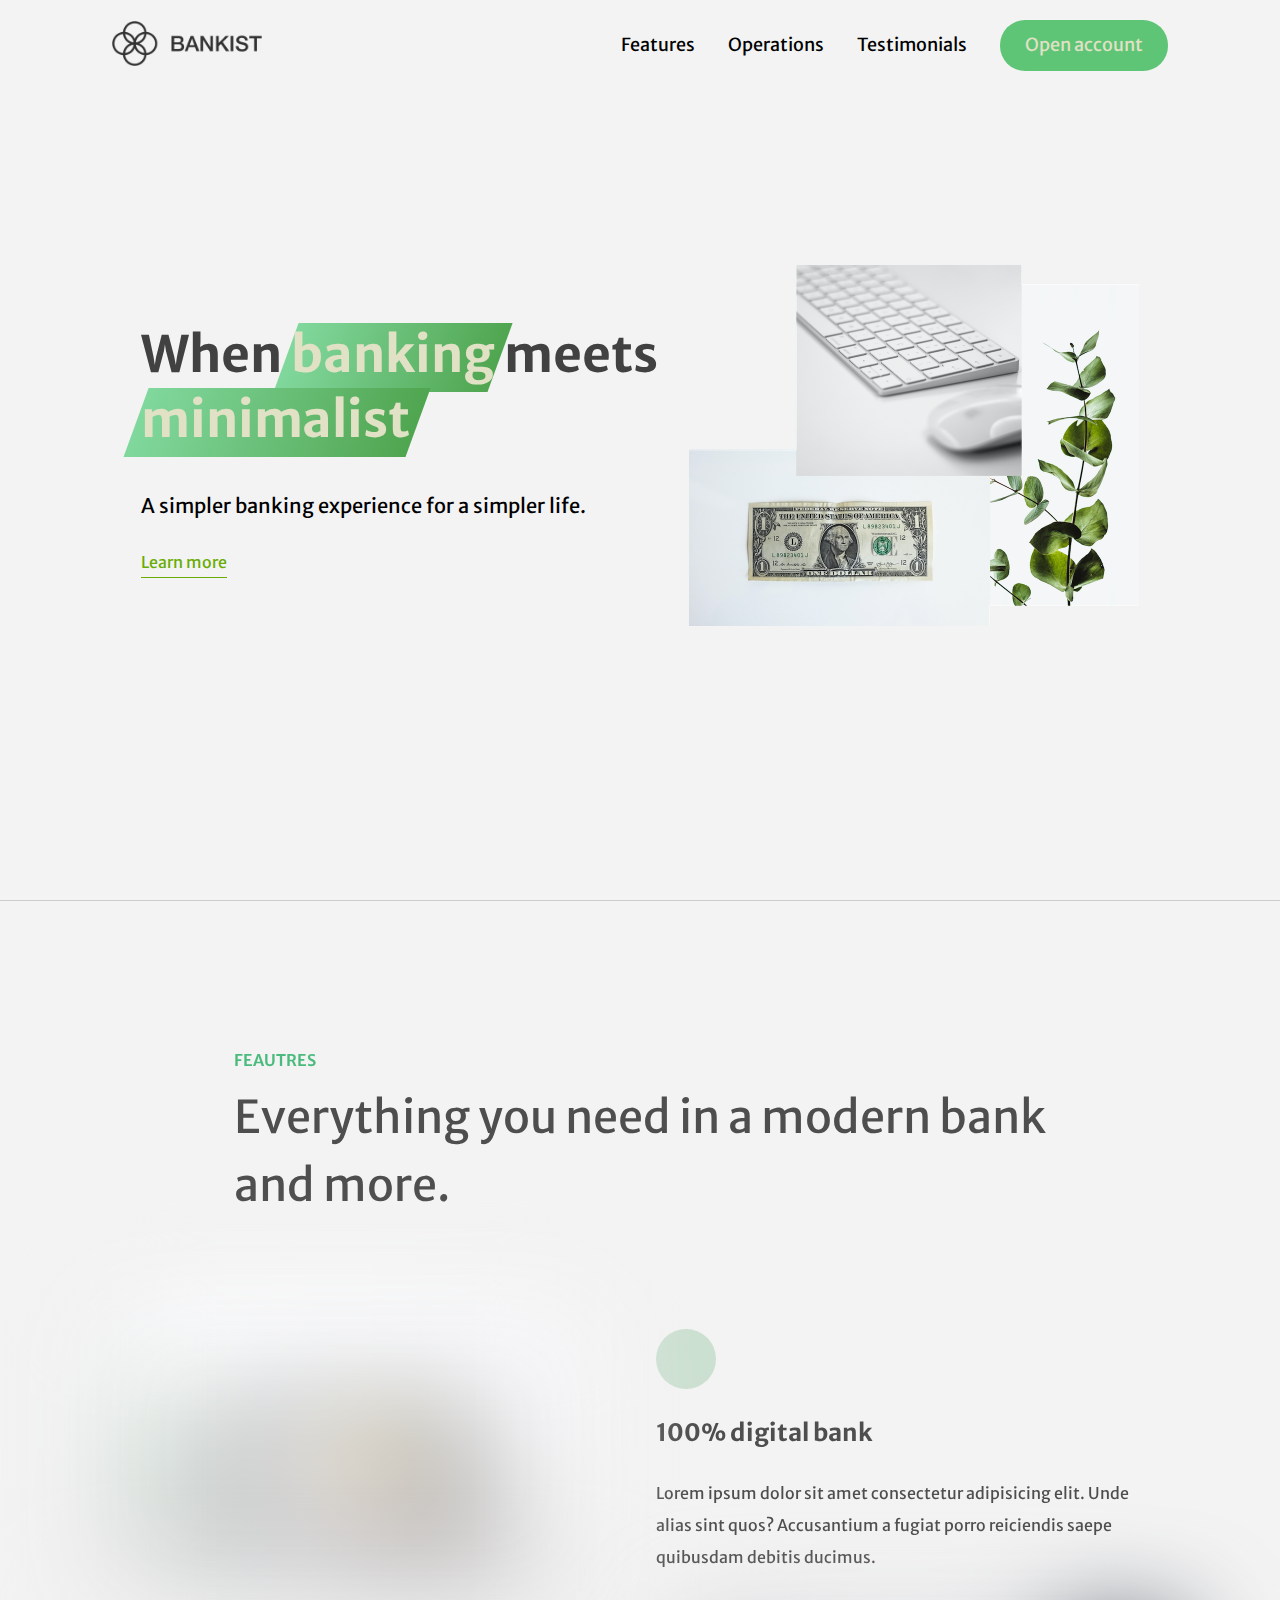
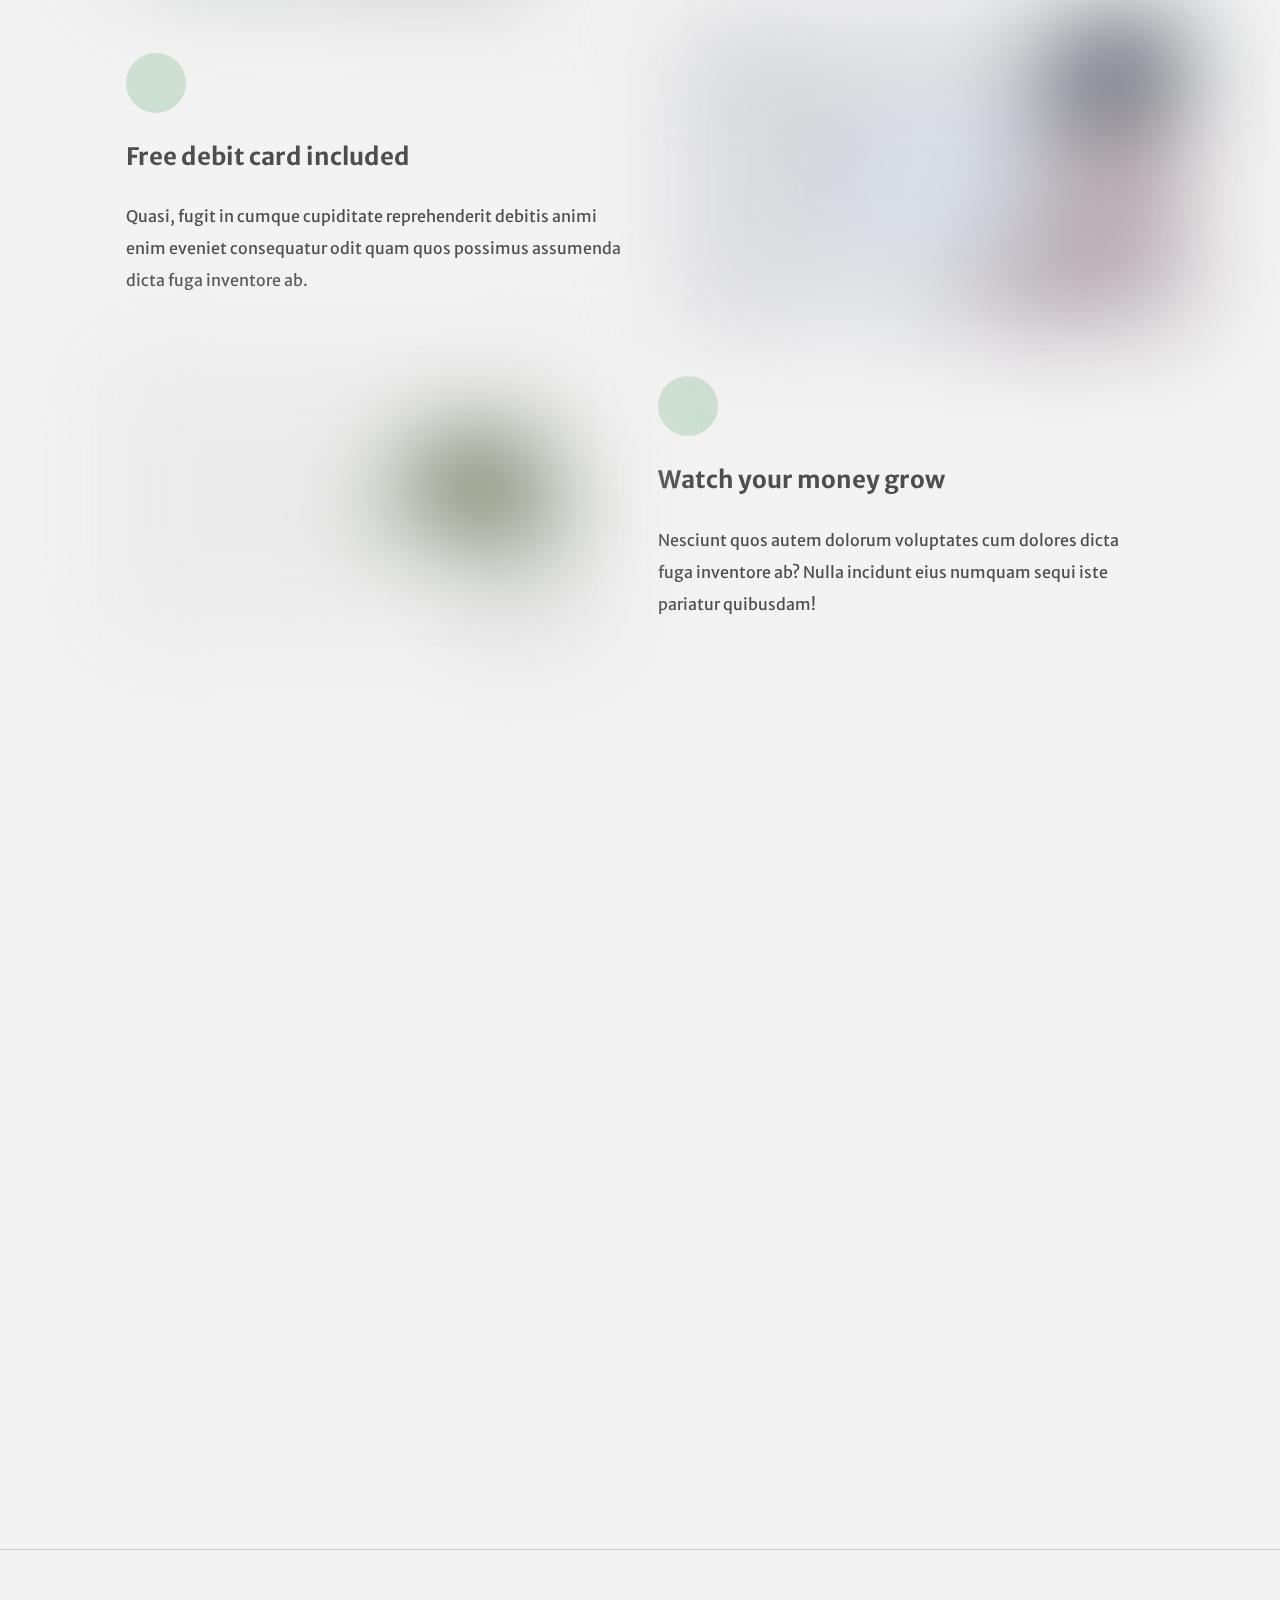
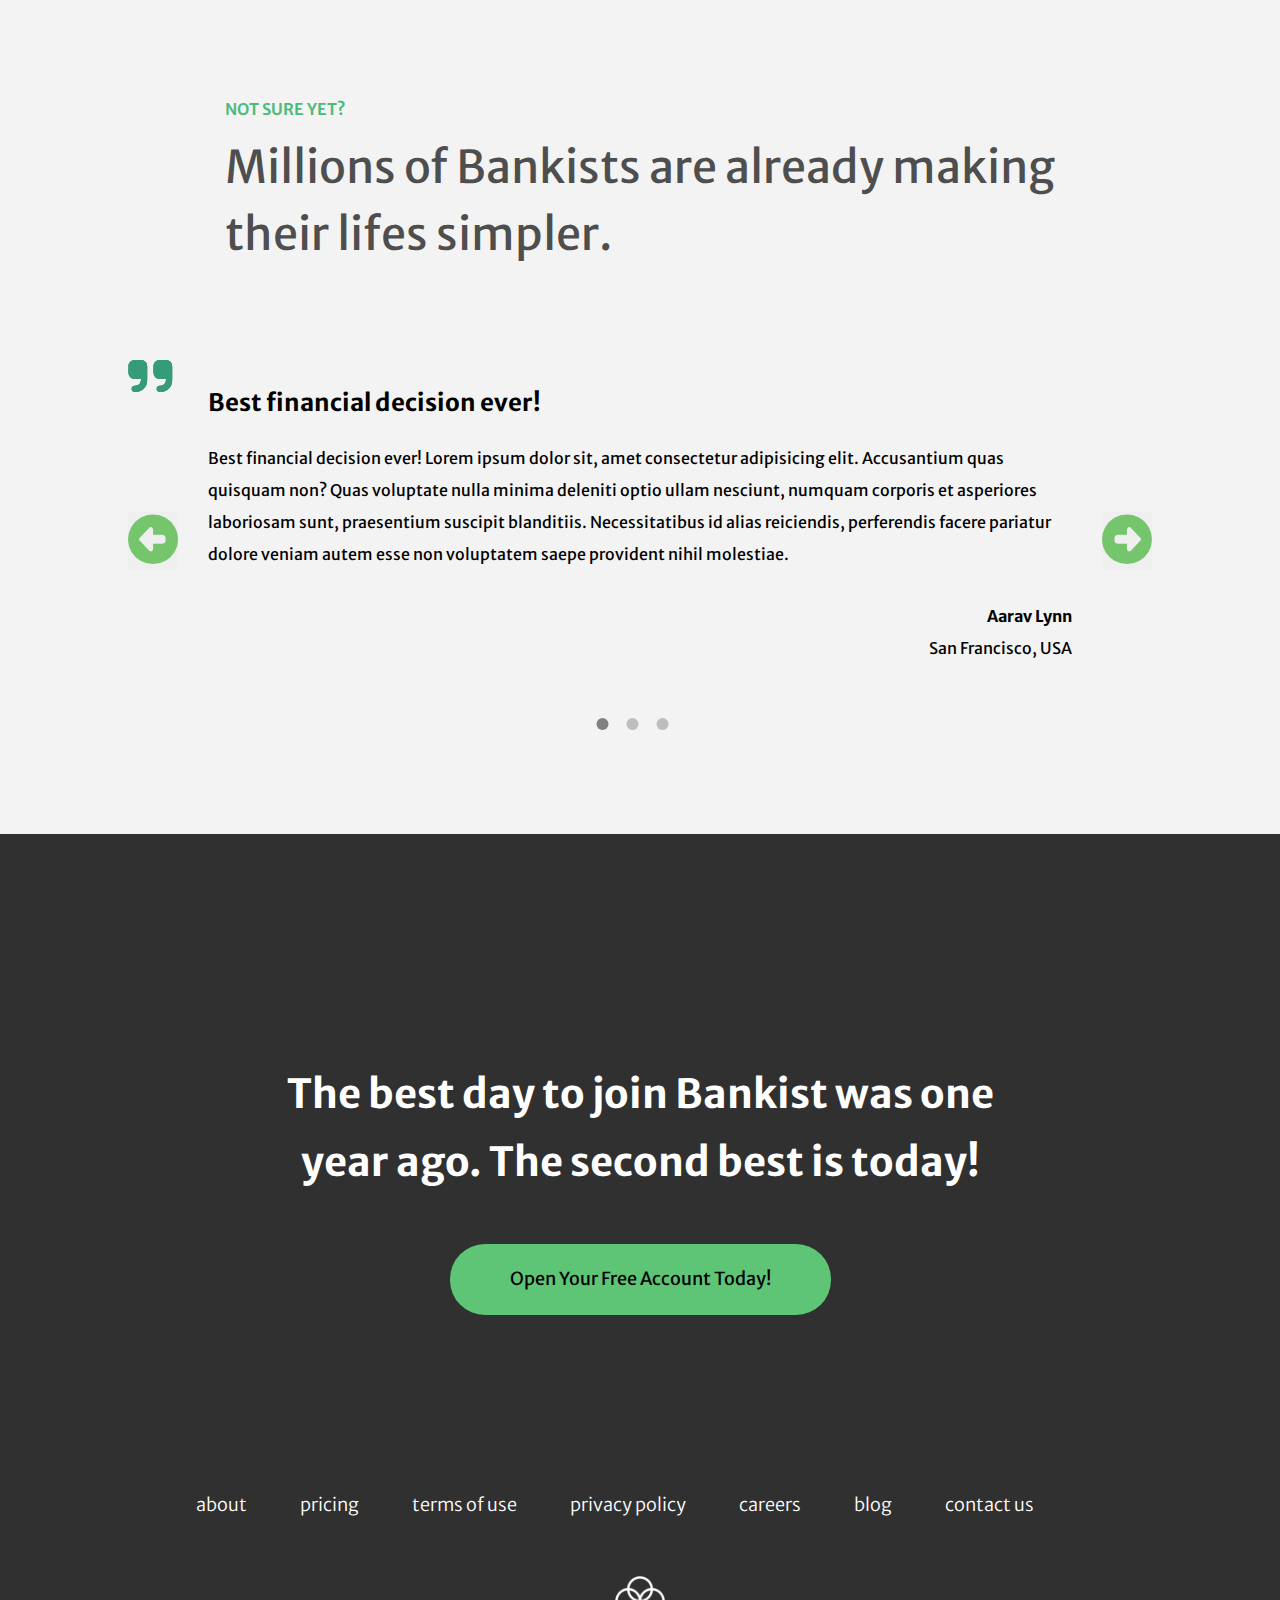
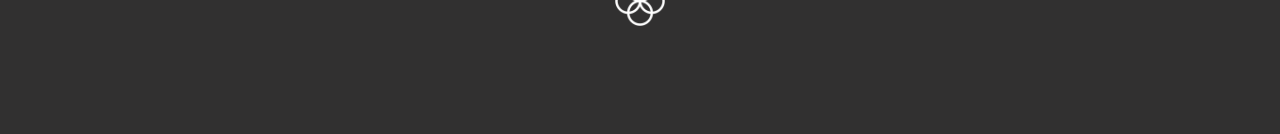
==== index.html @ c6865287 "add html file" ====
<!DOCTYPE html>
<html lang="en">
  <head>
    <meta charset="UTF-8" />
    <meta name="viewport" content="width=device-width, initial-scale=1.0" />
    <link rel="stylesheet" href="css/all.min.css" />
    <link rel="stylesheet" href="css/bootstrap-grid.min.css" />
    <link rel="stylesheet" href="css/bootstrap-utilities.min.css" />
    <link rel="stylesheet" href="css/normalize.css" />
    <link rel="stylesheet" href="css/project5.css" />
    <link rel="preconnect" href="https://fonts.googleapis.com" />
    <link rel="preconnect" href="https://fonts.gstatic.com" crossorigin />
    <link
      href="https://fonts.googleapis.com/css2?family=Merriweather+Sans:wght@300;400;500;800&display=swap"
      rel="stylesheet"
    />
    <title>project5</title>
  </head>

  <body>
    <div class="overlay hidden"></div>
    <div class="modal hidden">
      <div class="header">
        <h1>
          Open your bank account <br />
          in just <span>5 minutes</span>
        </h1>
      </div>
      <form action="">
        <label for="">First Name</label>
        <input type="text" name="" id="" />
        <label for="">Last Name</label>
        <input type="text" name="" id="" />
        <label for="">Email Address</label>
        <input type="text" name="" id="" />
        <button>Next Step</button>
        <button class="close">X</button>
      </form>
    </div>
    <header class="container">
      <div class="logo"><img src="img/logo.png" alt="" /></div>
      <div class="links">
        <a href="#features">Features</a>
        <a href="#operations">Operations</a>
        <a href="#testimonials">Testimonials</a>
        <button>Open account</button>
      </div>
    </header>
    <div class="main" id="main">
      <div class="left">
        <h1>
          When <span>banking</span> meets<br />
          <span>minimalist</span>
        </h1>
        <p>A simpler banking experience for a simpler life.</p>
        <a href="#features">Learn more</a>
      </div>
      <div class="main-image">
        <img src="img/hero.png" alt="" />
      </div>
    </div>
    <div class="features" id="features">
      <div
        style="
          width: 100%;
          height: 1px;
          background-color: rgba(128, 128, 128, 0.329);
        "
      ></div>
      <div class="header">
        <p>FEAUTRES</p>
        <h1>
          Everything you need in a modern bank <br />
          and more.
        </h1>
      </div>
      <div class="features-box">
        <div class="image blur">
          <img src="img/digital.jpg" alt="" />
        </div>
        <div class="text">
          <div class="circle"></div>
          <h2>100% digital bank</h2>
          <p>
            Lorem ipsum dolor sit amet consectetur adipisicing elit. Unde alias
            sint quos? Accusantium a fugiat porro reiciendis saepe quibusdam
            debitis ducimus.
          </p>
        </div>
      </div>
      <div class="features-box">
        <div class="text">
          <div class="circle"></div>
          <h2>Free debit card included</h2>
          <p>
            Quasi, fugit in cumque cupiditate reprehenderit debitis animi enim
            eveniet consequatur odit quam quos possimus assumenda dicta fuga
            inventore ab.
          </p>
        </div>
        <div class="image blur">
          <img src="img/card.jpg" alt="" />
        </div>
      </div>
      <div class="features-box">
        <div class="image blur">
          <img src="img/grow.jpg" alt="" />
        </div>
        <div class="text">
          <div class="circle"></div>
          <h2>Watch your money grow</h2>
          <p>
            Nesciunt quos autem dolorum voluptates cum dolores dicta fuga
            inventore ab? Nulla incidunt eius numquam sequi iste pariatur
            quibusdam!
          </p>
        </div>
      </div>
    </div>
    <div class="operations" id="operations">
      <div
        style="
          width: 100%;
          height: 1px;
          background-color: rgba(128, 128, 128, 0.329);
        "
      ></div>
      <div class="header">
        <p>OPERATIONS</p>
        <h1>
          Everything as simple as possible, but <br />
          no simpler.
        </h1>
      </div>
      <div class="operations-content">
        <button class="button-active" data-index="1">
          01 Instant Transfers
        </button>
        <button data-index="2">02 Instant Loans</button>
        <button data-index="3">03 Instant Closing</button>
        <div class="operations-box" data-index="1">
          <div class="circle"></div>
          <div class="text">
            <h2>Tranfser money to anyone, instantly! No fees, no BS.</h2>
            <p>
              Lorem ipsum dolor sit amet, consectetur adipisicing elit, sed do
              eiusmod tempor incididunt ut labore et dolore magna aliqua. Ut
              enim ad minim veniam, quis nostrud exercitation ullamco laboris
              nisi ut aliquip ex ea commodo consequat.
            </p>
          </div>
        </div>
        <div class="operations-box hidden" data-index="2">
          <div class="circle" style="background-color: #5ec5763a"></div>
          <div class="text">
            <h2>
              Buy a home or make your dreams come true, with instant loans.
            </h2>
            <p>
              Duis aute irure dolor in reprehenderit in voluptate velit esse
              cillum dolore eu fugiat nulla pariatur. Excepteur sint occaecat
              cupidatat non proident, sunt in culpa qui officia deserunt mollit
              anim id est laborum.
            </p>
          </div>
        </div>
        <div class="operations-box hidden" data-index="3">
          <div class="circle" style="background-color: #ff58602d"></div>
          <div class="text">
            <h2>
              No longer need your account? No problem! Close it instantly.
            </h2>
            <p>
              Excepteur sint occaecat cupidatat non proident, sunt in culpa qui
              officia deserunt mollit anim id est laborum. Ut enim ad minim
              veniam, quis nostrud exercitation ullamco laboris nisi ut aliquip
              ex ea commodo consequat.
            </p>
          </div>
        </div>
      </div>
    </div>
    <div class="testimonials" id="testimonials">
      <div
        style="
          width: 100%;
          height: 1px;
          background-color: rgba(128, 128, 128, 0.329);
        "
      ></div>
      <div class="header">
        <p>NOT SURE YET?</p>
        <h1>
          Millions of Bankists are already making <br />
          their lifes simpler.
        </h1>
      </div>
      <div class="testimonials-content">
        <button class="left">
          <i class="fa-solid fa-circle-left" style="color: #75c56c"></i>
        </button>
        <button class="right">
          <i class="fa-solid fa-circle-right" style="color: #75c56c"></i>
        </button>
        <div class="drag">
          <div class="testimonials-box" data-move="0">
            <div class="icon">
              <i class="fa-solid fa-quote-right" style="color: #369b79"></i>
            </div>
            <h2>Best financial decision ever!</h2>
            <p>
              Best financial decision ever! Lorem ipsum dolor sit, amet
              consectetur adipisicing elit. Accusantium quas quisquam non? Quas
              voluptate nulla minima deleniti optio ullam nesciunt, numquam
              corporis et asperiores laboriosam sunt, praesentium suscipit
              blanditiis. Necessitatibus id alias reiciendis, perferendis facere
              pariatur dolore veniam autem esse non voluptatem saepe provident
              nihil molestiae.
            </p>
            <div class="name">
              <h4>Aarav Lynn</h4>
              <p>San Francisco, USA</p>
            </div>
          </div>
          <div class="testimonials-box" data-move="-100">
            <div class="icon">
              <i class="fa-solid fa-quote-right" style="color: #369b79"></i>
            </div>
            <h2>The last step to becoming a complete minimalist</h2>
            <p>
              Quisquam itaque deserunt ullam, quia ea repellendus provident,
              ducimus neque ipsam modi voluptatibus doloremque, corrupti
              laborum. Incidunt numquam perferendis veritatis neque repellendus.
              Lorem, ipsum dolor sit amet consectetur adipisicing elit. Illo
              deserunt exercitationem deleniti.
            </p>
            <div class="name">
              <h4>Miyah Miles</h4>
              <p>London, UK</p>
            </div>
          </div>
          <div class="testimonials-box" data-move="-200">
            <div class="icon">
              <i class="fa-solid fa-quote-right" style="color: #369b79"></i>
            </div>
            <h2>Finally free from old-school banks</h2>
            <p>
              Debitis, nihil sit minus suscipit magni aperiam vel tenetur
              incidunt commodi architecto numquam omnis nulla autem,
              necessitatibus blanditiis modi similique quidem. Odio aliquam
              culpa dicta beatae quod maiores ipsa minus consequatur error sunt,
              deleniti saepe aliquid quos inventore sequi. Necessitatibus id
              alias reiciendis, perferendis facere.
            </p>
            <div class="name">
              <h4>Francisco Gomes</h4>
              <p>Lisbon, Portugal</p>
            </div>
          </div>
        </div>
        <ul>
          <li class="li" style="background-color: gray" data-move="0"></li>
          <li class="li" data-move="-100"></li>
          <li class="li" data-move="-200"></li>
        </ul>
      </div>
    </div>
    <footer class="footer">
      <h1 class="mb-5">
        The best day to join Bankist was one <br />
        year ago. The second best is today!
      </h1>
      <button class="">Open Your Free Account Today!</button>
      <div class="footer-links">
        <a class="" href="">about</a>
        <a href="">pricing</a>
        <a href="">terms of use</a>
        <a href="">privacy policy</a>
        <a href="">careers</a>
        <a href="">blog</a>
        <a href="">contact us</a>
      </div>
      <img src="img/icon.png" alt="" />
    </footer>
    <script src="js/header.js"></script>
    <script src="js/features.js"></script>
    <script src="js/operation.js"></script>
    <script src="js/testimonials.js"></script>
    <script src="js/footer.js"></script>
  </body>
</html>
---- css/project5.css ----
* {
  box-sizing: border-box;
  margin: 0;
  padding: 0;
}

html {
  scroll-behavior: smooth;
}

body {
  background-color: #f3f3f3;
  scroll-behavior: smooth;
  font-family: "Merriweather Sans", sans-serif;
}

.show {
  visibility: visible;
}

.hidden {
  visibility: hidden;
}

.overlay {
  width: 100%;
  height: 100%;
  position: fixed;
  background-color: rgba(0, 0, 0, 0.486);
  box-shadow: 1000px 1000px 20px 19px #00000078 inset;
  z-index: 4000;
  backdrop-filter: blur(2px);
}

.modal {
  background-color: #f3f3f3;
  position: fixed;
  top: 50%;
  left: 50%;
  transform: translate(-50%, -50%);
  display: flex;
  height: auto;
  width: 600px;
  padding: 20px;
  flex-direction: column;
  box-shadow: 0px 11px 20px 5px rgb(0 0 0);
  z-index: 8000;
}

.modal .header {
  padding: 0px 40px;
  margin-top: 20px;
  line-height: 1.4;
}

.modal .header h1 span {
  position: relative;
  color: #e1e1c6;
}

.modal .header h1 span:after {
  background-image: linear-gradient(
    to right,
    rgb(129, 216, 157),
    rgb(80, 165, 80)
  );
  position: absolute;
  content: "";
  width: 105%;
  height: 110%;
  left: -5px;
  top: 0;
  z-index: -1;
  transform: skew(-20deg);
}

.modal form {
  flex: 1;
  padding: 30px;
  flex: 1;
  padding: 20px 60px;
  display: flex;
  flex-direction: column;
}

.modal input {
  margin: 20px 0px;
  border: none;
  padding: 10px;
  border-radius: 10px;
  box-shadow: 0px 0px 3px 1px rgb(188, 188, 188);
}

.modal button:nth-of-type(1) {
  align-self: center;
  border: none;
  color: #e1e1c6;
  font-size: 18px;
  border-radius: 25px;
  padding: 15px 50px;
  background-color: #5ec576;
  cursor: pointer;
  width: fit-content;
  margin-top: 10px;
}

.modal .close {
  position: absolute;
  top: 20px;
  right: 20px;
  font-size: 25px;
  font-weight: 900;
  border: none;
  background-color: transparent;
  cursor: pointer;
}

header {
  position: absolute;
  display: flex;
  justify-content: space-between;
  align-items: center;
  padding: 20px 0px;
  min-width: 100%;
  z-index: 3000;
  transition: 2s;
}

@media (max-width: 960px) {
  header {
    flex-direction: column;
  }
}

header .logo img {
  width: 150px;
  transition: 0.4s;
  margin-left: 100px;
}

header .links {
  margin-right: 100px;
}

@media (max-width: 960px) {
  header .links {
    margin-right: 0;
  }
  header .logo img {
    margin-left: 0;
  }
}

header .links a {
  text-decoration: none;
  color: black;
  margin-right: 30px;
  font-size: 18px;
  transition: 0.4s;
}

header .links button {
  border: none;
  color: #e1e1c6;
  font-size: 18px;
  border-radius: 25px;
  padding: 15px 25px;
  background-color: #5ec576;
  cursor: pointer;
  transition: 0.4s;
}

header .links button:hover {
  background-color: #4bbb7d;
}

.main {
  display: flex;
  gap: 31px;
  align-items: center;
  justify-content: center;
  min-height: 100vh;
  line-height: 2;
}

.main .left h1 {
  font-size: 50px;
  margin-top: 0;
  line-height: 1.3;
  color: #414141;
}

.main .left h1 span {
  position: relative;
  color: #e1e1c6;
}

.main .left h1 span:after {
  background-image: linear-gradient(
    to right,
    rgb(129, 216, 157),
    rgb(80, 165, 80)
  );
  position: absolute;
  content: "";
  width: 105%;
  height: 110%;
  left: -5px;
  top: 0;
  z-index: -1;
  transform: skew(-20deg);
}

.main .left p {
  margin-bottom: 20px;
  font-size: 20px;
}

.main .left a {
  color: rgb(105, 172, 4);
  padding-bottom: 5px;
  text-decoration: none;
  border-bottom: 1px solid rgb(105, 172, 4);
}

.main .main-image img {
  width: 450px;
}

@media (max-width: 960px) {
  .main .main-image img {
    display: none;
  }
}

.features {
  max-width: 100%;
  transition: 2s;
  backdrop-filter: blur(10px);
}

.header {
  padding: 150px 0px 50px;
  margin: auto;
  width: fit-content;
}

.header p {
  color: #4bbb7d;
  font-weight: 600;
}

.header h1 {
  margin-top: 15px;
  line-height: 1.5;
  color: #4e4e4e;
  font-size: 45px;
  font-weight: 400;
}

.features .features-box {
  display: flex;
  gap: 30px;
  align-items: center;
  width: 85%;
  margin: auto;
  justify-content: center;
  margin-bottom: 20px;
}

.features .features-box .image {
  position: relative;
  text-align: center;
  transition: 0.5s;
}

.blur {
  position: absolute;
  width: 100%;
  height: 100%;
  filter: blur(50px);
  transition: 2s;
}

.features .features-box img {
  width: 500px;
}

.features .features-box .text {
  color: #4e4e4e;
  padding: 0px 30px;
}

.features .features-box .text .circle {
  width: 60px;
  height: 60px;
  border-radius: 50%;
  background-color: #cce0d1;
  margin-bottom: 30px;
}
@media (max-width: 960px) {
  .features .features-box .text .circle {
    display: none;
  }
  .features .features-box {
    flex-direction: column;
  }
  .features .features-box .image:nth-child(2) {
    order: 1;
  }
  .features .features-box .text {
    padding: 20px;
  }
  .features .features-box .text:nth-last-child(2) {
    order: 2;
  }
}

.features .features-box .text h2 {
  margin-bottom: 30px;
}

.features .features-box .text p {
  line-height: 2;
}
.operations {
  margin: 100px 0px 0px;
  opacity: 0;
  transition: 2s;
}
.operations-content {
  width: 70%;
  margin: auto;
  position: relative;
  height: 300px;
}
@media (max-width: 960px) {
  .operations-content {
    min-width: 100%;
  }
}
.operations-content .operations-box {
  display: flex;
  justify-content: center;
  align-items: center;
  gap: 30px;
  padding: 100px 70px 70px;
  background-color: white;
  position: relative;
  position: absolute;
  max-height: 300px;
  margin-bottom: 100px;
}
.operations-content .operations-box .circle {
  width: 70px;
  height: 62px;
  border-radius: 50%;
  align-self: flex-start;
  transform: translateY(-20px);
}
.operations-content .operations-box .circle:nth-of-type(1) {
  background-color: #ffcd0331;
}

.operations-content .operations-box .text {
  width: 90%;
}
.operations-content .operations-box .text h2 {
  margin-bottom: 30px;
}
.operations-content .operations-box .text p {
  line-height: 2;
}
.operations-content button {
  position: absolute;
  top: -25px;
  left: 50%;
  transform: translateX(-50%);
  border: none;
  color: #000000;
  font-size: 15px;
  font-weight: 600;
  border-radius: 25px;
  padding: 15px 45px;
  background-color: #5ec576;
  cursor: pointer;
  transition: 0.4s;
  opacity: 0.8;
  z-index: 2;
  min-width: 25%;
  max-width: 30%;
}
.operations-content button:nth-of-type(1) {
  left: 20%;
  background-color: #ffcb03;
}
.operations-content button:nth-of-type(2) {
  background-color: #5ec576;
}
.operations-content button:nth-of-type(3) {
  left: 80%;
  background-color: #ff585f;
}
.operations-content button:hover {
  opacity: 1;
}
.button-active {
  translate: 0px -10px;
}
.testimonials {
  margin: 100px 0px 100px;
  opacity: 1;
  transition: 2s;
}
.testimonials-content {
  display: flex;
  position: relative;
  max-width: 80%;
  margin: auto;
  min-height: 300px;
  flex-direction: row;
  flex-wrap: nowrap;
  overflow: hidden;
}
.testimonials-content .testimonials-box {
  padding: 40px 80px;
  width: 100%;
  display: flex;
  justify-content: center;
  flex-direction: column;
  transition: 0.5s;
  min-width: 100%;
}
.testimonials-content .testimonials-box .icon {
  position: absolute;
  left: 0;
  top: 0;
  font-size: 50px;
}
.testimonials-content .testimonials-box h2 {
  margin-bottom: 25px;
}
.testimonials-content .testimonials-box p {
  line-height: 2;
  margin-bottom: 30px;
}
.testimonials-content .testimonials-box .name {
  line-height: 2;
  text-align: right;
}
.testimonials-content button {
  position: absolute;
  align-self: center;
  font-size: 50px;
  border: none;
  cursor: pointer;
  z-index: 1000;
}
.testimonials-content .right {
  right: 0;
}
.testimonials-content ul {
  list-style: none;
  position: absolute;
  padding: 0;
  margin: 0;
  bottom: 0;
  left: 50%;
  translate: -50% 0;
}

.testimonials-content ul .li {
  position: relative;
  cursor: pointer;
  width: 12px;
  height: 12px;
  background-color: rgb(190, 190, 190);
  border-radius: 50%;
  display: inline-block;
  margin-right: 15px;
  transition: 0.5s;
}

.testimonials-content .active {
  background-color: gray;
}

.drag {
  display: flex;
  transition: 1s;
}
footer {
  min-height: 100vh;
  background-color: rgb(49, 48, 48);
  color: white;
  padding: 200px 0px 50px;
  text-align: center;
  transition: 2s;
}
footer h1 {
  font-size: 40px;
  line-height: 1.7;
}
footer button {
  border: none;
  color: #000000;
  font-size: 18px;
  border-radius: 35px;
  padding: 25px 60px;
  background-color: #5ec576;
  cursor: pointer;
  transition: 0.4s;
  margin-bottom: 180px;
}
footer a {
  text-decoration: none;
  color: white;
  margin-right: 50px;
  font-size: 18px;
  font-weight: 100;
}
footer img {
  margin-top: 60px;
  width: 50px;
}
.moving {
  transition: 2s;
}
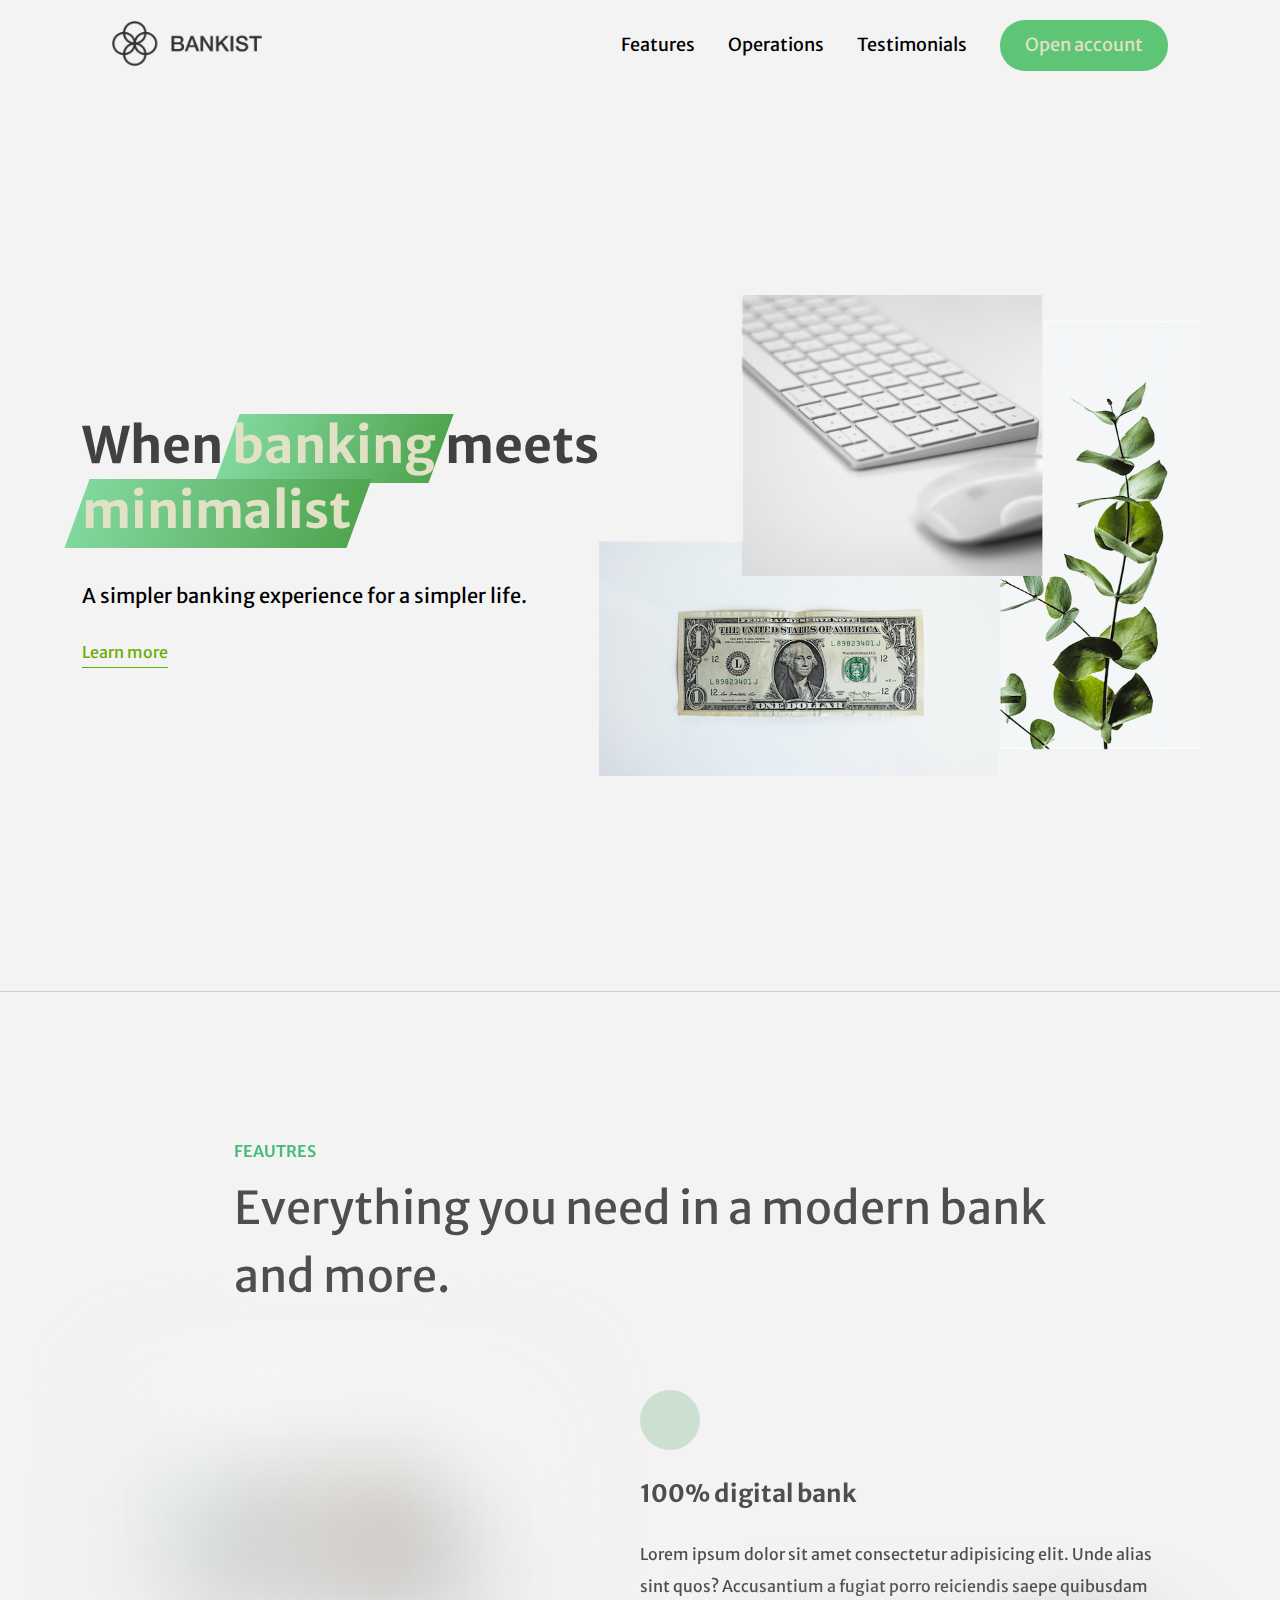
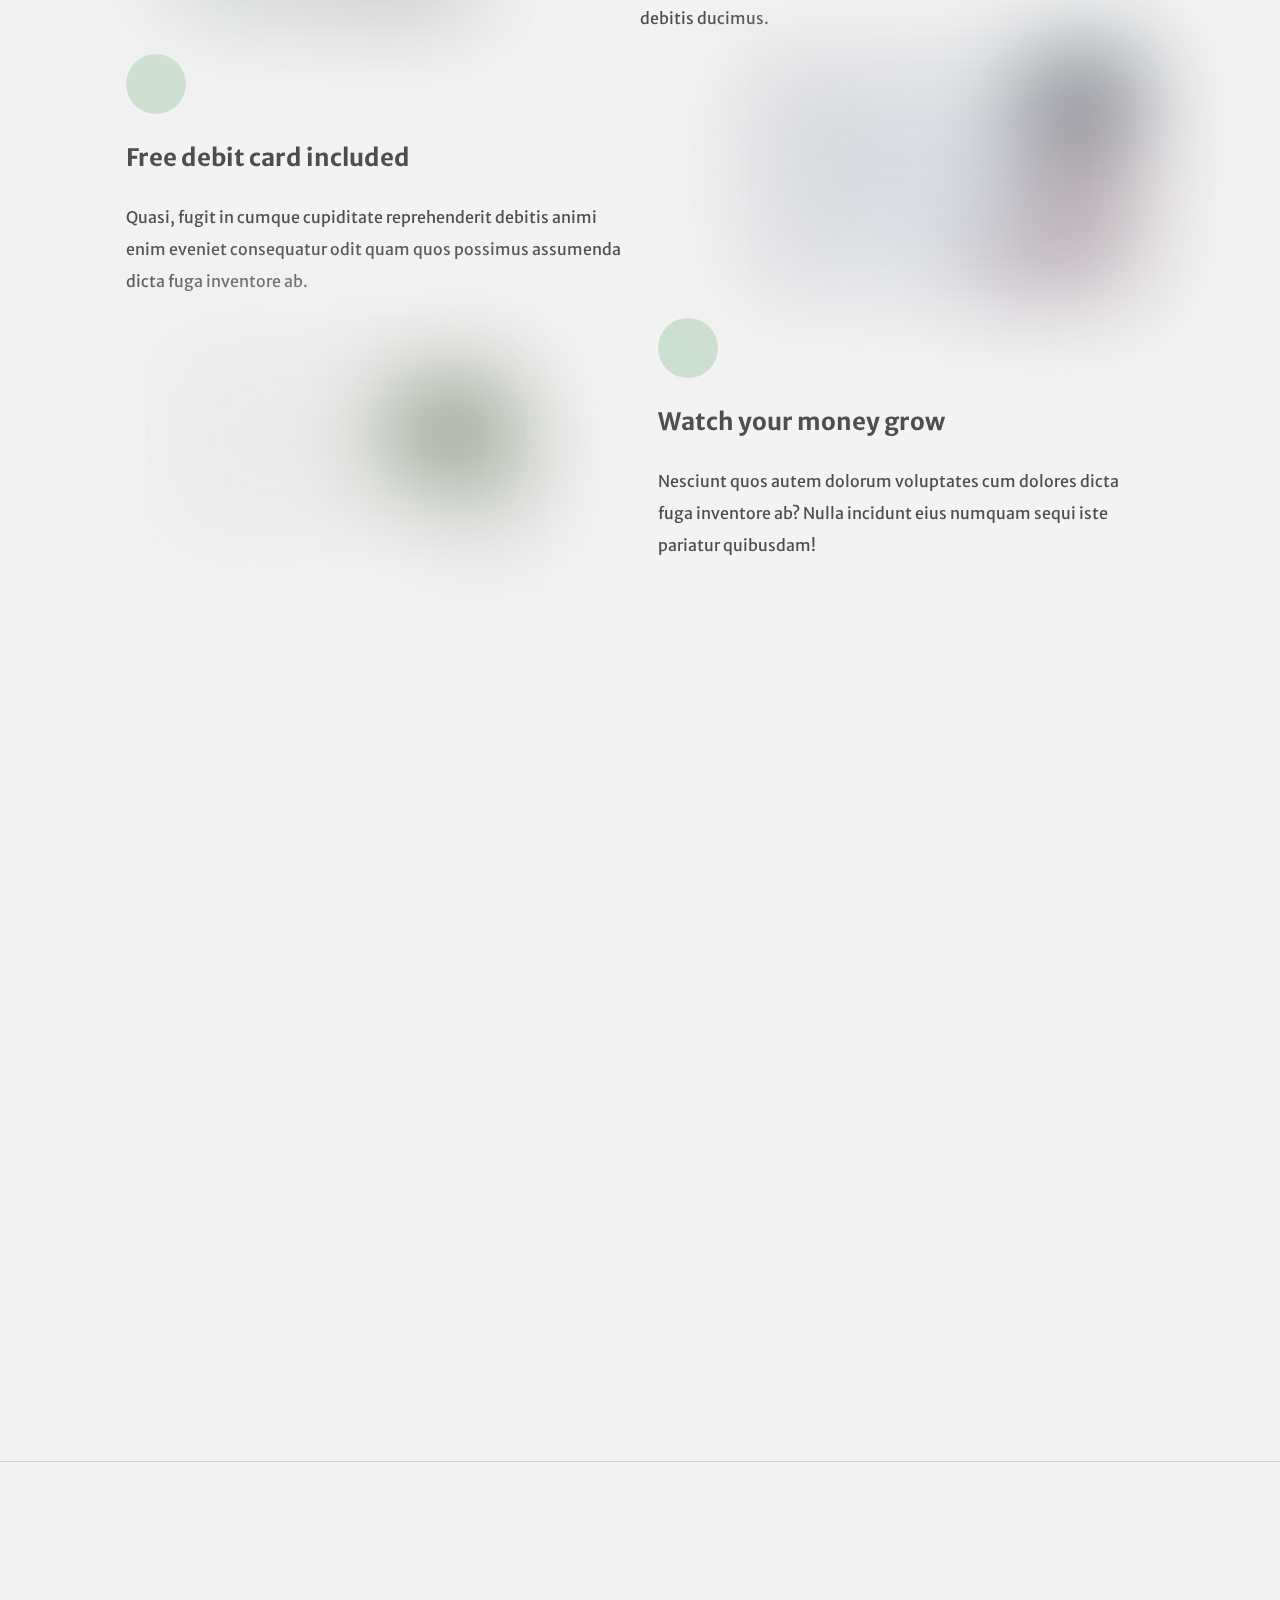
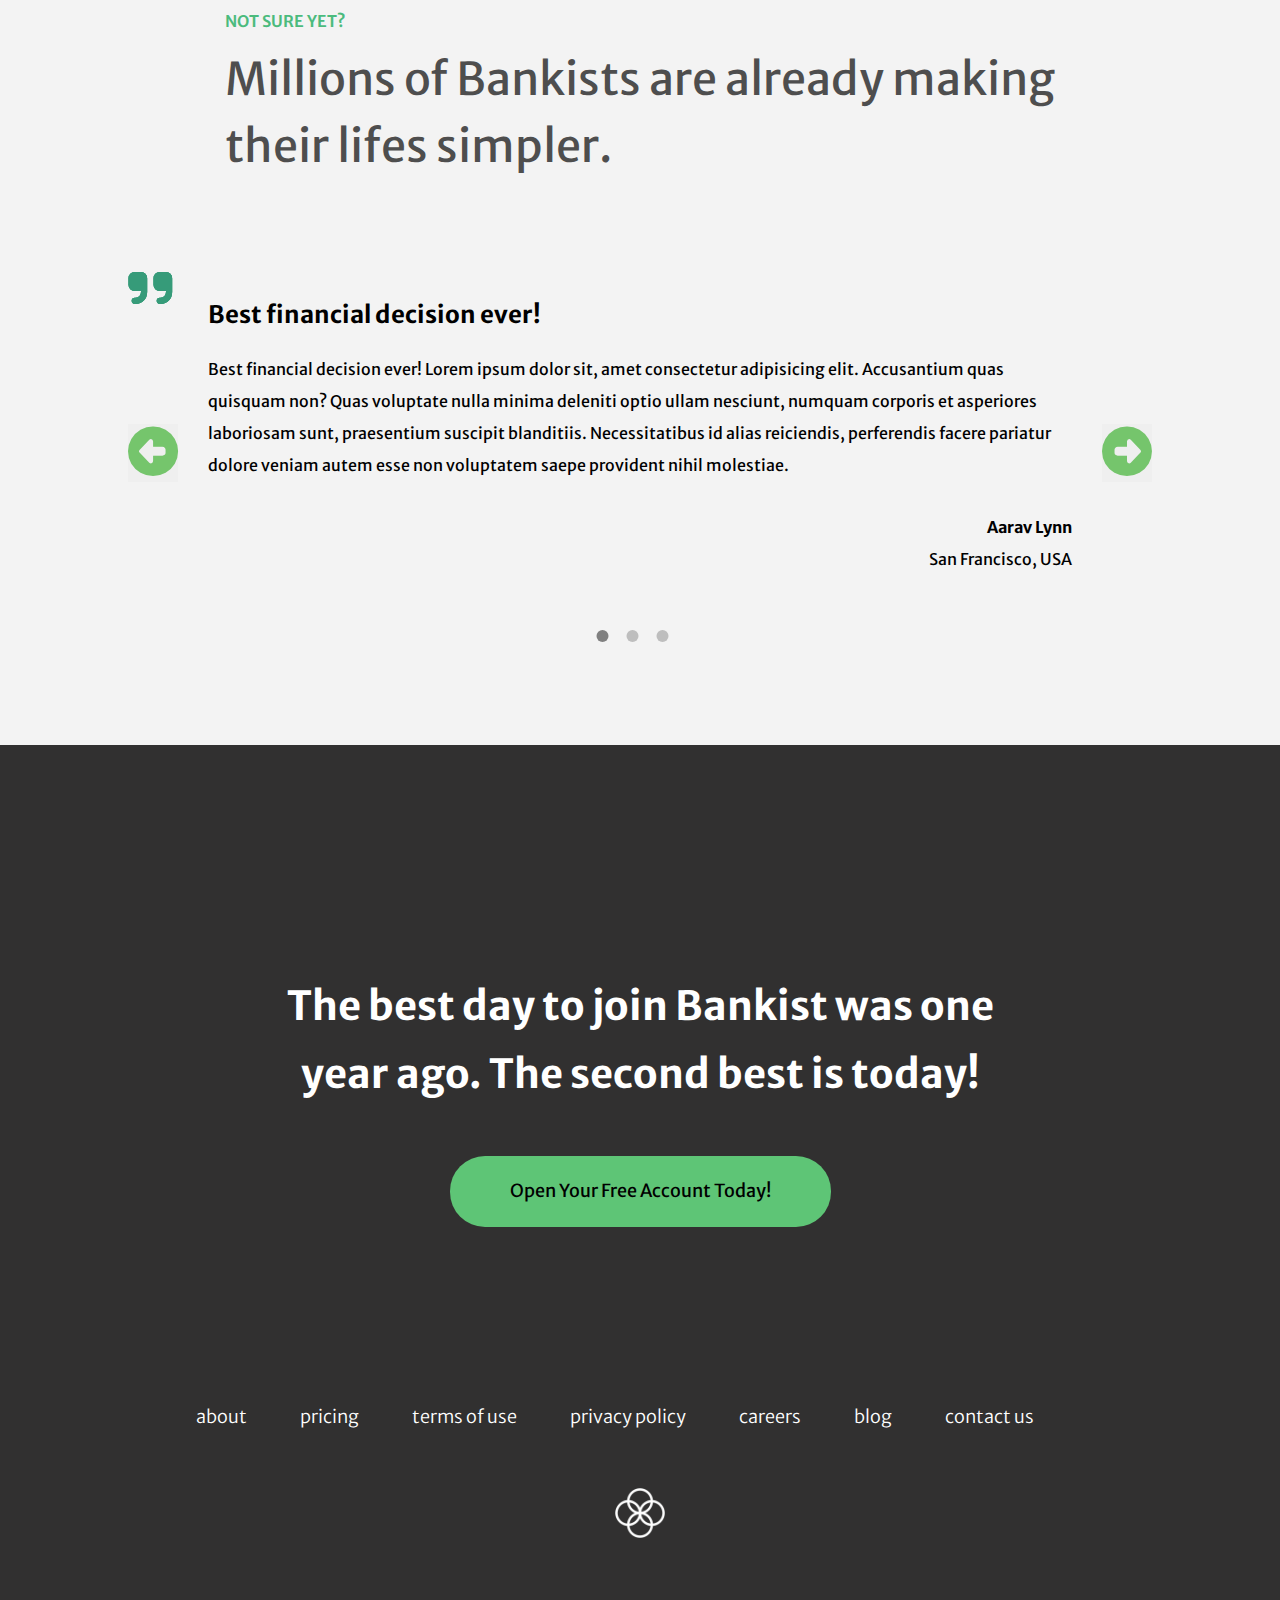
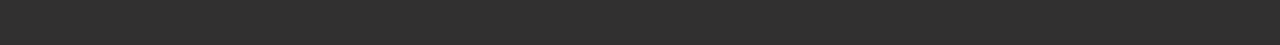
==== commit 24f0908f: "edit" ====
--- a/index.html
+++ b/index.html
@@ -26,7 +26,7 @@
           in just <span>5 minutes</span>
         </h1>
       </div>
-      <form action="">
+      <form actioned="">
         <label for="">First Name</label>
         <input type="text" name="" id="" />
         <label for="">Last Name</label>
--- a/css/project5.css
+++ b/css/project5.css
@@ -116,7 +116,7 @@
 }
 
 header {
-  position: absolute;
+  position: relative;
   display: flex;
   justify-content: space-between;
   align-items: center;
@@ -124,6 +124,7 @@
   min-width: 100%;
   z-index: 3000;
   transition: 2s;
+  text-align: center;
 }
 
 @media (max-width: 960px) {
@@ -176,7 +177,6 @@
 
 .main {
   display: flex;
-  gap: 31px;
   align-items: center;
   justify-content: center;
   min-height: 100vh;
@@ -224,7 +224,7 @@
 }
 
 .main .main-image img {
-  width: 450px;
+  width: 600px;
 }
 
 @media (max-width: 960px) {
@@ -240,7 +240,7 @@
 }
 
 .header {
-  padding: 150px 0px 50px;
+  padding: 150px 20px 50px;
   margin: auto;
   width: fit-content;
 }
@@ -283,7 +283,7 @@
 }
 
 .features .features-box img {
-  width: 500px;
+  width: 80%;
 }
 
 .features .features-box .text {
@@ -350,6 +350,8 @@
   position: absolute;
   max-height: 300px;
   margin-bottom: 100px;
+  overflow: auto;
+  width: 100%;
 }
 .operations-content .operations-box .circle {
   width: 70px;
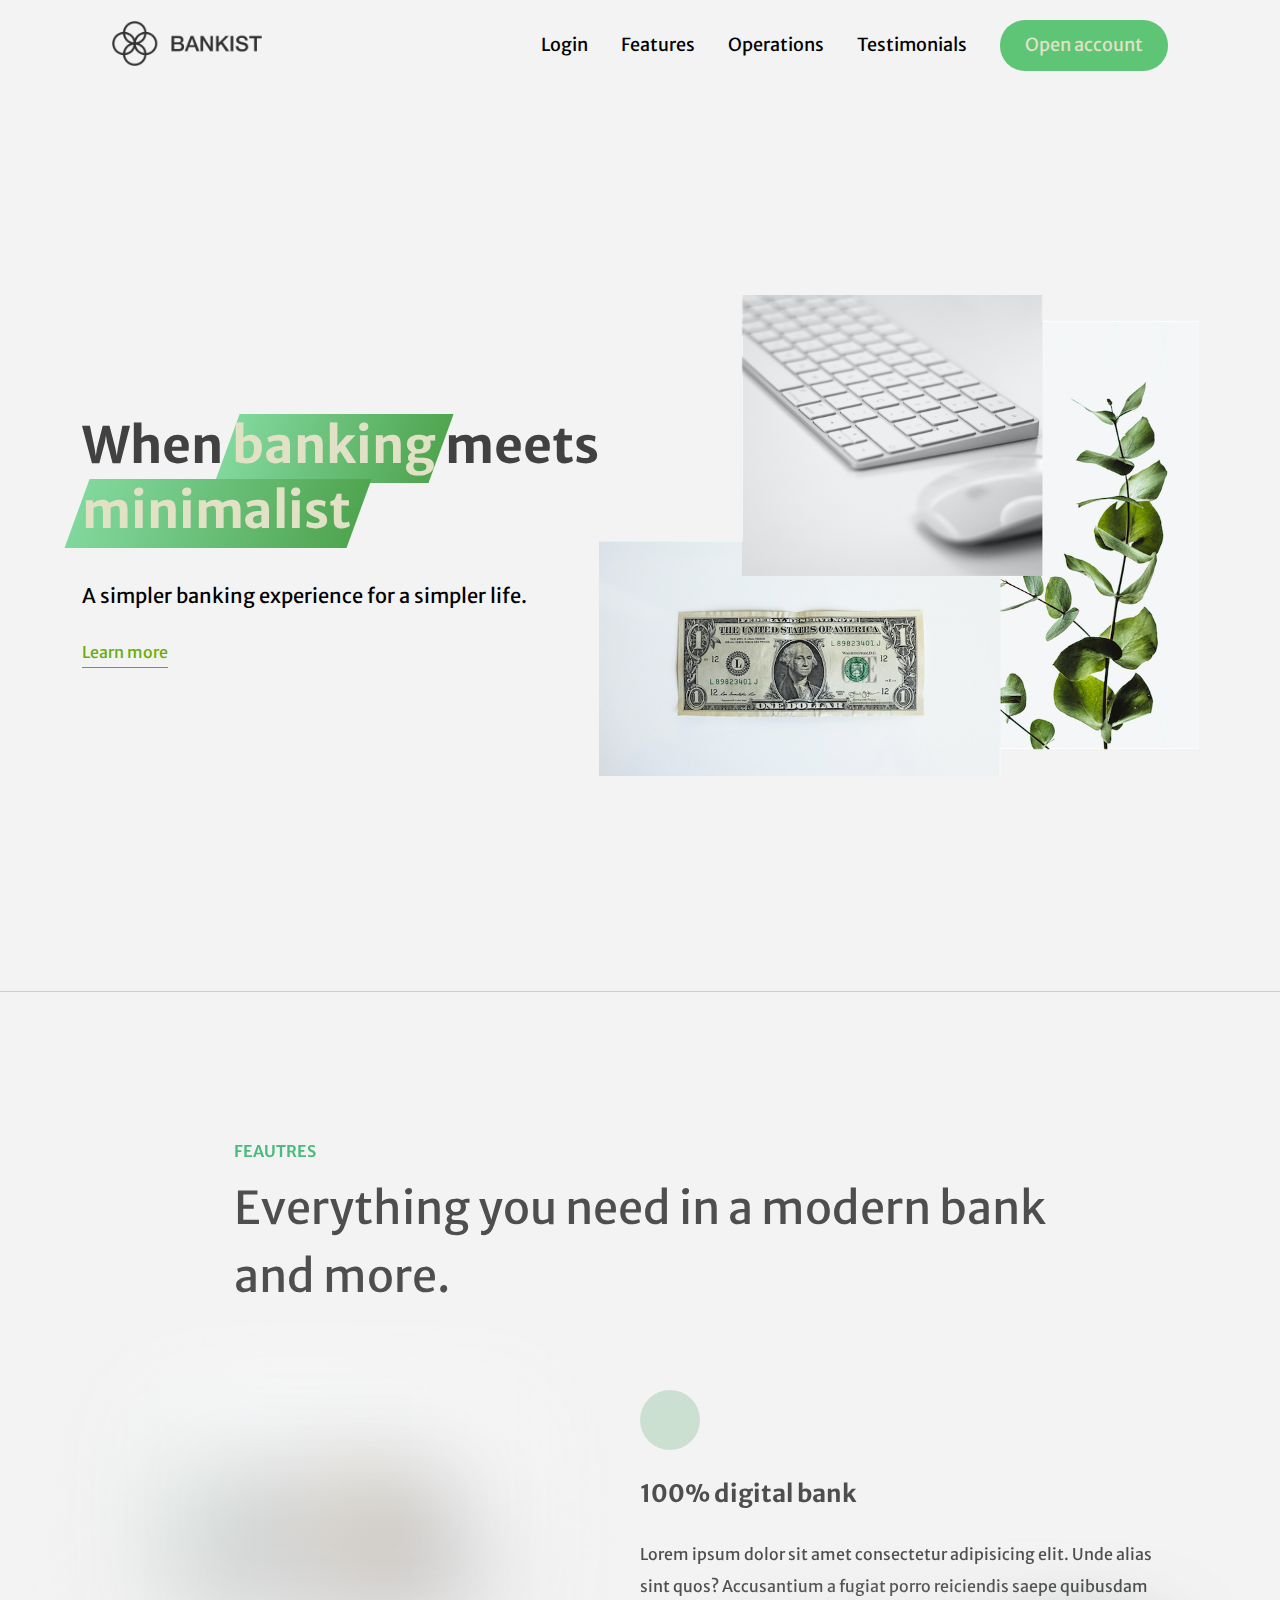
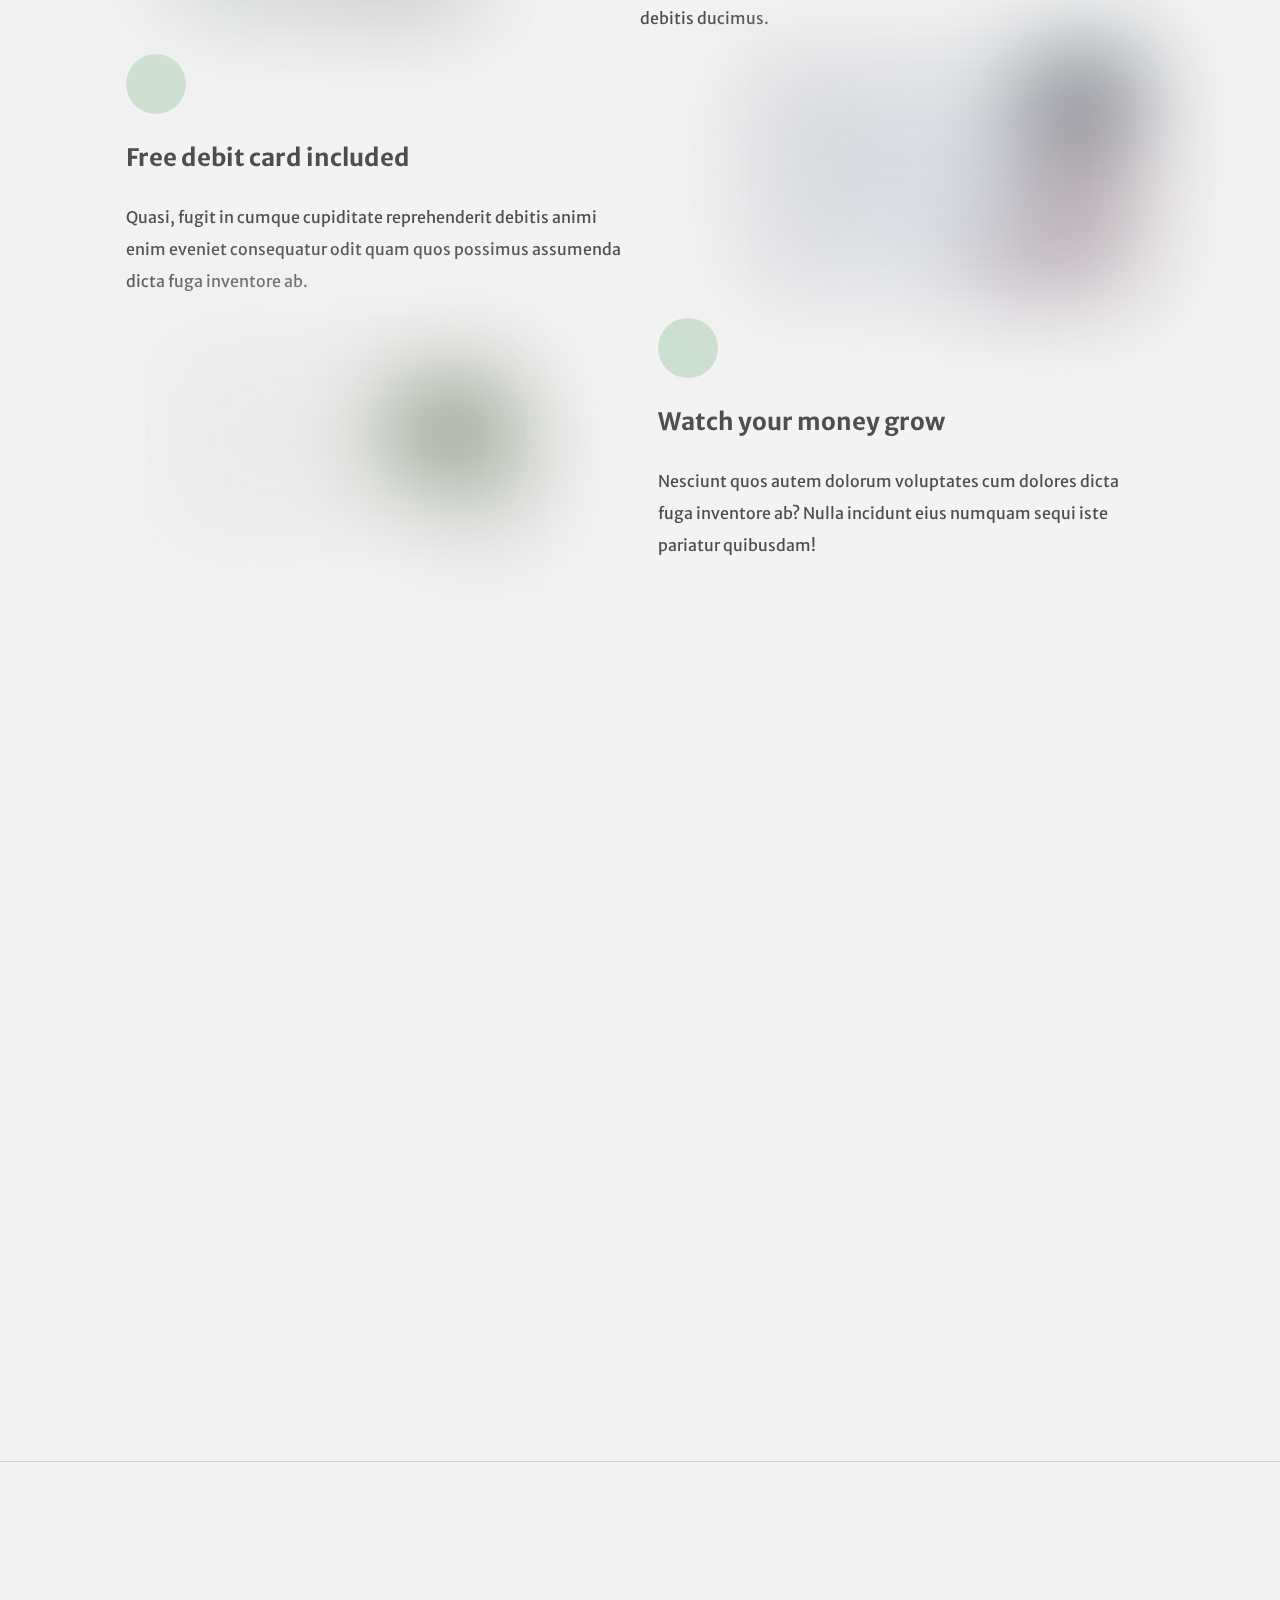
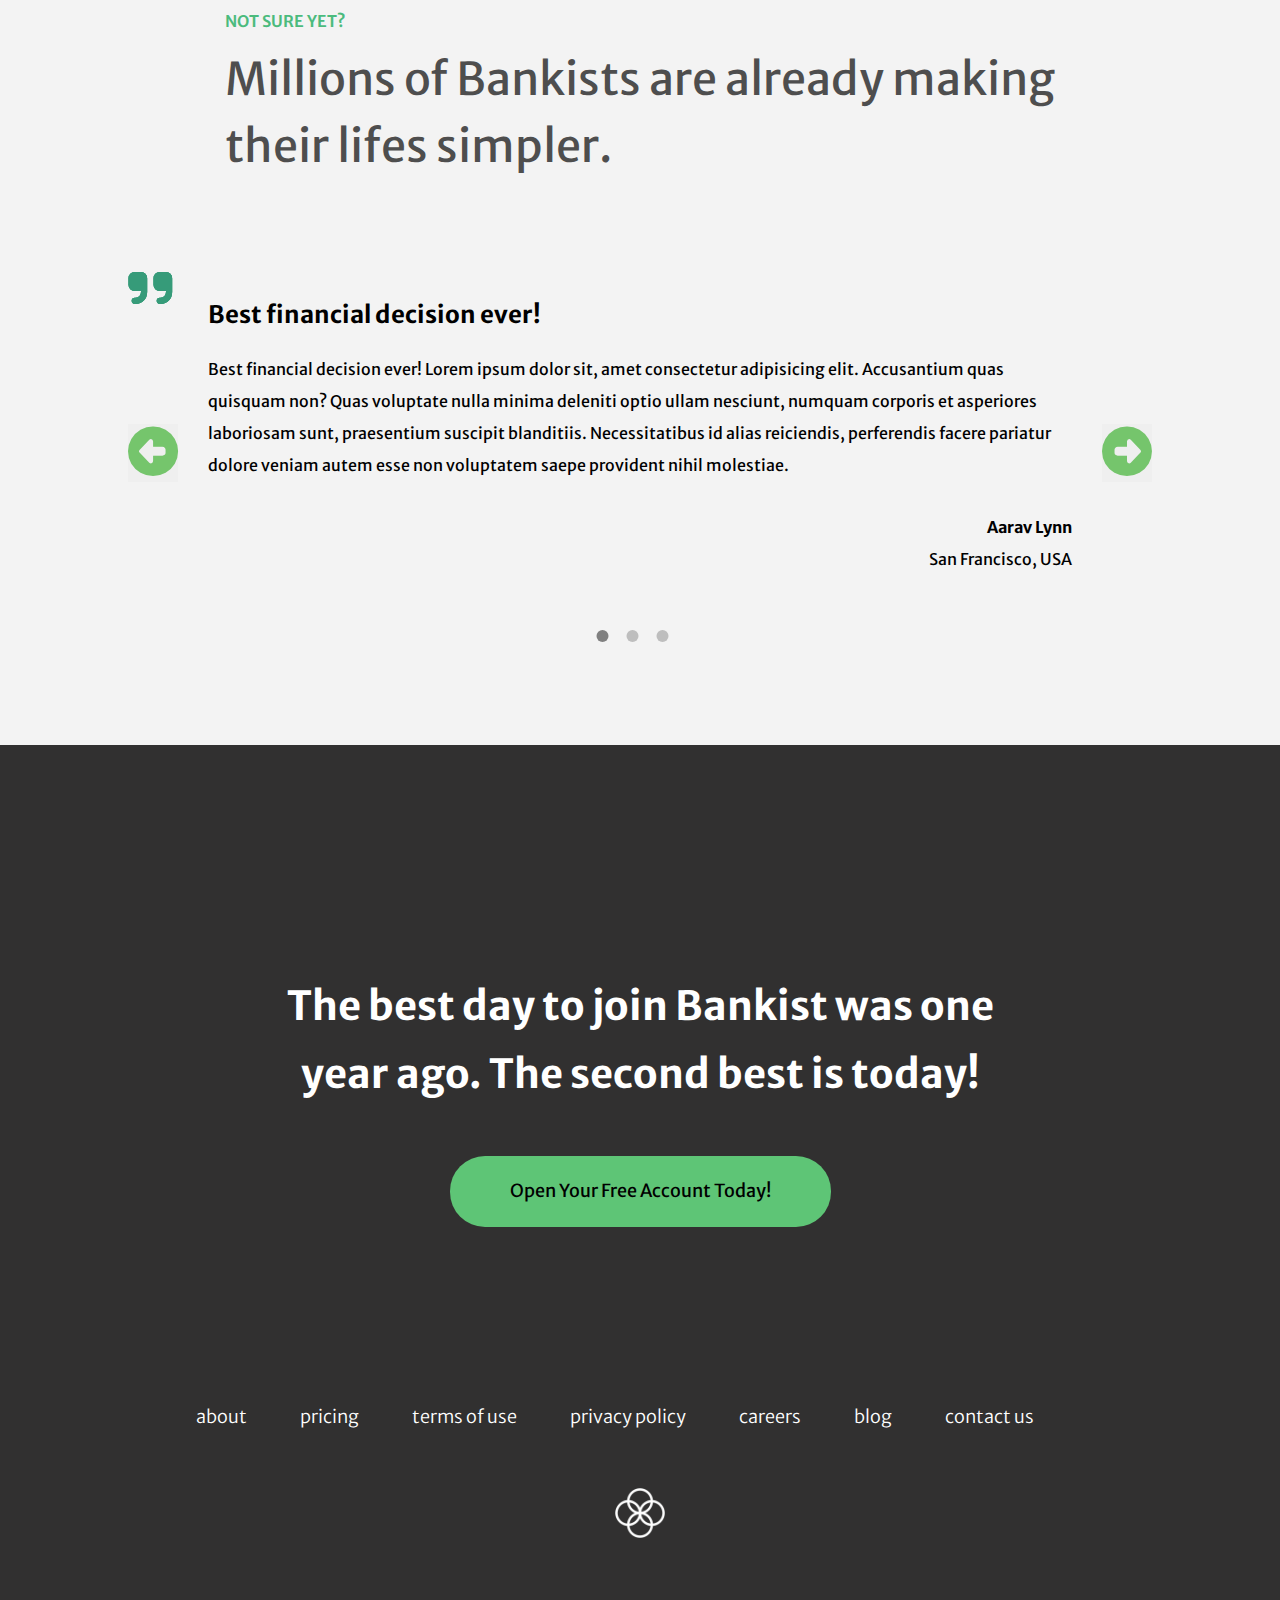
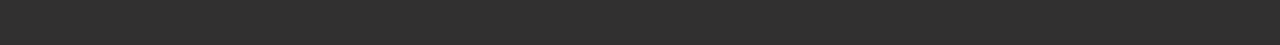
==== commit 3ec96a3b: "add bankist app" ====
--- a/index.html
+++ b/index.html
@@ -1,291 +1,286 @@
 <!DOCTYPE html>
 <html lang="en">
-  <head>
-    <meta charset="UTF-8" />
-    <meta name="viewport" content="width=device-width, initial-scale=1.0" />
-    <link rel="stylesheet" href="css/all.min.css" />
-    <link rel="stylesheet" href="css/bootstrap-grid.min.css" />
-    <link rel="stylesheet" href="css/bootstrap-utilities.min.css" />
-    <link rel="stylesheet" href="css/normalize.css" />
-    <link rel="stylesheet" href="css/project5.css" />
-    <link rel="preconnect" href="https://fonts.googleapis.com" />
-    <link rel="preconnect" href="https://fonts.gstatic.com" crossorigin />
-    <link
-      href="https://fonts.googleapis.com/css2?family=Merriweather+Sans:wght@300;400;500;800&display=swap"
-      rel="stylesheet"
-    />
-    <title>project5</title>
-  </head>
 
-  <body>
-    <div class="overlay hidden"></div>
-    <div class="modal hidden">
-      <div class="header">
-        <h1>
-          Open your bank account <br />
-          in just <span>5 minutes</span>
-        </h1>
-      </div>
-      <form actioned="">
-        <label for="">First Name</label>
-        <input type="text" name="" id="" />
-        <label for="">Last Name</label>
-        <input type="text" name="" id="" />
-        <label for="">Email Address</label>
-        <input type="text" name="" id="" />
-        <button>Next Step</button>
-        <button class="close">X</button>
-      </form>
-    </div>
-    <header class="container">
-      <div class="logo"><img src="img/logo.png" alt="" /></div>
-      <div class="links">
-        <a href="#features">Features</a>
-        <a href="#operations">Operations</a>
-        <a href="#testimonials">Testimonials</a>
-        <button>Open account</button>
-      </div>
-    </header>
-    <div class="main" id="main">
-      <div class="left">
-        <h1>
-          When <span>banking</span> meets<br />
-          <span>minimalist</span>
-        </h1>
-        <p>A simpler banking experience for a simpler life.</p>
-        <a href="#features">Learn more</a>
-      </div>
-      <div class="main-image">
-        <img src="img/hero.png" alt="" />
-      </div>
-    </div>
-    <div class="features" id="features">
-      <div
-        style="
+<head>
+  <meta charset="UTF-8" />
+  <meta name="viewport" content="width=device-width, initial-scale=1.0" />
+  <link rel="stylesheet" href="css/all.min.css" />
+  <link rel="stylesheet" href="css/bootstrap-grid.min.css" />
+  <link rel="stylesheet" href="css/bootstrap-utilities.min.css" />
+  <link rel="stylesheet" href="css/normalize.css" />
+  <link rel="stylesheet" href="css/project5.css" />
+  <link rel="preconnect" href="https://fonts.googleapis.com" />
+  <link rel="preconnect" href="https://fonts.gstatic.com" crossorigin />
+  <link href="https://fonts.googleapis.com/css2?family=Merriweather+Sans:wght@300;400;500;800&display=swap"
+    rel="stylesheet" />
+  <title>project5</title>
+</head>
+
+<body>
+  <div class="overlay hidden"></div>
+  <div class="modal hidden">
+    <div class="header">
+      <h1>
+        Open your bank account <br />
+        in just <span>5 minutes</span>
+      </h1>
+    </div>
+    <form actioned="">
+      <label for="">First Name</label>
+      <input type="text" name="" id="" />
+      <label for="">Last Name</label>
+      <input type="text" name="" id="" />
+      <label for="">Email Address</label>
+      <input type="text" name="" id="" />
+      <button>Next Step</button>
+      <button class="close">X</button>
+    </form>
+  </div>
+  <header class="container">
+    <a class="logo" href=""><img src="img/logo.png" alt="" /></a>
+    <div class="links">
+      <a href="html/login.html">Login</a>
+      <a href="#features">Features</a>
+      <a href="#operations">Operations</a>
+      <a href="#testimonials">Testimonials</a>
+      <button>Open account</button>
+    </div>
+  </header>
+  <div class="main" id="main">
+    <div class="left">
+      <h1>
+        When <span>banking</span> meets<br />
+        <span>minimalist</span>
+      </h1>
+      <p>A simpler banking experience for a simpler life.</p>
+      <a href="#features">Learn more</a>
+    </div>
+    <div class="main-image">
+      <img src="img/hero.png" alt="" />
+    </div>
+  </div>
+  <div class="features" id="features">
+    <div style="
           width: 100%;
           height: 1px;
           background-color: rgba(128, 128, 128, 0.329);
-        "
-      ></div>
-      <div class="header">
-        <p>FEAUTRES</p>
-        <h1>
-          Everything you need in a modern bank <br />
-          and more.
-        </h1>
-      </div>
-      <div class="features-box">
-        <div class="image blur">
-          <img src="img/digital.jpg" alt="" />
-        </div>
-        <div class="text">
-          <div class="circle"></div>
-          <h2>100% digital bank</h2>
-          <p>
-            Lorem ipsum dolor sit amet consectetur adipisicing elit. Unde alias
-            sint quos? Accusantium a fugiat porro reiciendis saepe quibusdam
-            debitis ducimus.
-          </p>
-        </div>
-      </div>
-      <div class="features-box">
-        <div class="text">
-          <div class="circle"></div>
-          <h2>Free debit card included</h2>
-          <p>
-            Quasi, fugit in cumque cupiditate reprehenderit debitis animi enim
-            eveniet consequatur odit quam quos possimus assumenda dicta fuga
-            inventore ab.
-          </p>
-        </div>
-        <div class="image blur">
-          <img src="img/card.jpg" alt="" />
-        </div>
-      </div>
-      <div class="features-box">
-        <div class="image blur">
-          <img src="img/grow.jpg" alt="" />
-        </div>
-        <div class="text">
-          <div class="circle"></div>
-          <h2>Watch your money grow</h2>
-          <p>
-            Nesciunt quos autem dolorum voluptates cum dolores dicta fuga
-            inventore ab? Nulla incidunt eius numquam sequi iste pariatur
-            quibusdam!
-          </p>
-        </div>
-      </div>
-    </div>
-    <div class="operations" id="operations">
-      <div
-        style="
+        "></div>
+    <div class="header">
+      <p>FEAUTRES</p>
+      <h1>
+        Everything you need in a modern bank <br />
+        and more.
+      </h1>
+    </div>
+    <div class="features-box">
+      <div class="image blur">
+        <img src="img/digital.jpg" alt="" />
+      </div>
+      <div class="text">
+        <div class="circle"></div>
+        <h2>100% digital bank</h2>
+        <p>
+          Lorem ipsum dolor sit amet consectetur adipisicing elit. Unde alias
+          sint quos? Accusantium a fugiat porro reiciendis saepe quibusdam
+          debitis ducimus.
+        </p>
+      </div>
+    </div>
+    <div class="features-box">
+      <div class="text">
+        <div class="circle"></div>
+        <h2>Free debit card included</h2>
+        <p>
+          Quasi, fugit in cumque cupiditate reprehenderit debitis animi enim
+          eveniet consequatur odit quam quos possimus assumenda dicta fuga
+          inventore ab.
+        </p>
+      </div>
+      <div class="image blur">
+        <img src="img/card.jpg" alt="" />
+      </div>
+    </div>
+    <div class="features-box">
+      <div class="image blur">
+        <img src="img/grow.jpg" alt="" />
+      </div>
+      <div class="text">
+        <div class="circle"></div>
+        <h2>Watch your money grow</h2>
+        <p>
+          Nesciunt quos autem dolorum voluptates cum dolores dicta fuga
+          inventore ab? Nulla incidunt eius numquam sequi iste pariatur
+          quibusdam!
+        </p>
+      </div>
+    </div>
+  </div>
+  <div class="operations" id="operations">
+    <div style="
           width: 100%;
           height: 1px;
           background-color: rgba(128, 128, 128, 0.329);
-        "
-      ></div>
-      <div class="header">
-        <p>OPERATIONS</p>
-        <h1>
-          Everything as simple as possible, but <br />
-          no simpler.
-        </h1>
-      </div>
-      <div class="operations-content">
-        <button class="button-active" data-index="1">
-          01 Instant Transfers
-        </button>
-        <button data-index="2">02 Instant Loans</button>
-        <button data-index="3">03 Instant Closing</button>
-        <div class="operations-box" data-index="1">
-          <div class="circle"></div>
-          <div class="text">
-            <h2>Tranfser money to anyone, instantly! No fees, no BS.</h2>
-            <p>
-              Lorem ipsum dolor sit amet, consectetur adipisicing elit, sed do
-              eiusmod tempor incididunt ut labore et dolore magna aliqua. Ut
-              enim ad minim veniam, quis nostrud exercitation ullamco laboris
-              nisi ut aliquip ex ea commodo consequat.
-            </p>
-          </div>
-        </div>
-        <div class="operations-box hidden" data-index="2">
-          <div class="circle" style="background-color: #5ec5763a"></div>
-          <div class="text">
-            <h2>
-              Buy a home or make your dreams come true, with instant loans.
-            </h2>
-            <p>
-              Duis aute irure dolor in reprehenderit in voluptate velit esse
-              cillum dolore eu fugiat nulla pariatur. Excepteur sint occaecat
-              cupidatat non proident, sunt in culpa qui officia deserunt mollit
-              anim id est laborum.
-            </p>
-          </div>
-        </div>
-        <div class="operations-box hidden" data-index="3">
-          <div class="circle" style="background-color: #ff58602d"></div>
-          <div class="text">
-            <h2>
-              No longer need your account? No problem! Close it instantly.
-            </h2>
-            <p>
-              Excepteur sint occaecat cupidatat non proident, sunt in culpa qui
-              officia deserunt mollit anim id est laborum. Ut enim ad minim
-              veniam, quis nostrud exercitation ullamco laboris nisi ut aliquip
-              ex ea commodo consequat.
-            </p>
-          </div>
-        </div>
-      </div>
-    </div>
-    <div class="testimonials" id="testimonials">
-      <div
-        style="
+        "></div>
+    <div class="header">
+      <p>OPERATIONS</p>
+      <h1>
+        Everything as simple as possible, but <br />
+        no simpler.
+      </h1>
+    </div>
+    <div class="operations-content">
+      <button class="button-active" data-index="1">
+        01 Instant Transfers
+      </button>
+      <button data-index="2">02 Instant Loans</button>
+      <button data-index="3">03 Instant Closing</button>
+      <div class="operations-box" data-index="1">
+        <div class="circle"></div>
+        <div class="text">
+          <h2>Tranfser money to anyone, instantly! No fees, no BS.</h2>
+          <p>
+            Lorem ipsum dolor sit amet, consectetur adipisicing elit, sed do
+            eiusmod tempor incididunt ut labore et dolore magna aliqua. Ut
+            enim ad minim veniam, quis nostrud exercitation ullamco laboris
+            nisi ut aliquip ex ea commodo consequat.
+          </p>
+        </div>
+      </div>
+      <div class="operations-box hidden" data-index="2">
+        <div class="circle" style="background-color: #5ec5763a"></div>
+        <div class="text">
+          <h2>
+            Buy a home or make your dreams come true, with instant loans.
+          </h2>
+          <p>
+            Duis aute irure dolor in reprehenderit in voluptate velit esse
+            cillum dolore eu fugiat nulla pariatur. Excepteur sint occaecat
+            cupidatat non proident, sunt in culpa qui officia deserunt mollit
+            anim id est laborum.
+          </p>
+        </div>
+      </div>
+      <div class="operations-box hidden" data-index="3">
+        <div class="circle" style="background-color: #ff58602d"></div>
+        <div class="text">
+          <h2>
+            No longer need your account? No problem! Close it instantly.
+          </h2>
+          <p>
+            Excepteur sint occaecat cupidatat non proident, sunt in culpa qui
+            officia deserunt mollit anim id est laborum. Ut enim ad minim
+            veniam, quis nostrud exercitation ullamco laboris nisi ut aliquip
+            ex ea commodo consequat.
+          </p>
+        </div>
+      </div>
+    </div>
+  </div>
+  <div class="testimonials" id="testimonials">
+    <div style="
           width: 100%;
           height: 1px;
           background-color: rgba(128, 128, 128, 0.329);
-        "
-      ></div>
-      <div class="header">
-        <p>NOT SURE YET?</p>
-        <h1>
-          Millions of Bankists are already making <br />
-          their lifes simpler.
-        </h1>
-      </div>
-      <div class="testimonials-content">
-        <button class="left">
-          <i class="fa-solid fa-circle-left" style="color: #75c56c"></i>
-        </button>
-        <button class="right">
-          <i class="fa-solid fa-circle-right" style="color: #75c56c"></i>
-        </button>
-        <div class="drag">
-          <div class="testimonials-box" data-move="0">
-            <div class="icon">
-              <i class="fa-solid fa-quote-right" style="color: #369b79"></i>
-            </div>
-            <h2>Best financial decision ever!</h2>
-            <p>
-              Best financial decision ever! Lorem ipsum dolor sit, amet
-              consectetur adipisicing elit. Accusantium quas quisquam non? Quas
-              voluptate nulla minima deleniti optio ullam nesciunt, numquam
-              corporis et asperiores laboriosam sunt, praesentium suscipit
-              blanditiis. Necessitatibus id alias reiciendis, perferendis facere
-              pariatur dolore veniam autem esse non voluptatem saepe provident
-              nihil molestiae.
-            </p>
-            <div class="name">
-              <h4>Aarav Lynn</h4>
-              <p>San Francisco, USA</p>
-            </div>
-          </div>
-          <div class="testimonials-box" data-move="-100">
-            <div class="icon">
-              <i class="fa-solid fa-quote-right" style="color: #369b79"></i>
-            </div>
-            <h2>The last step to becoming a complete minimalist</h2>
-            <p>
-              Quisquam itaque deserunt ullam, quia ea repellendus provident,
-              ducimus neque ipsam modi voluptatibus doloremque, corrupti
-              laborum. Incidunt numquam perferendis veritatis neque repellendus.
-              Lorem, ipsum dolor sit amet consectetur adipisicing elit. Illo
-              deserunt exercitationem deleniti.
-            </p>
-            <div class="name">
-              <h4>Miyah Miles</h4>
-              <p>London, UK</p>
-            </div>
-          </div>
-          <div class="testimonials-box" data-move="-200">
-            <div class="icon">
-              <i class="fa-solid fa-quote-right" style="color: #369b79"></i>
-            </div>
-            <h2>Finally free from old-school banks</h2>
-            <p>
-              Debitis, nihil sit minus suscipit magni aperiam vel tenetur
-              incidunt commodi architecto numquam omnis nulla autem,
-              necessitatibus blanditiis modi similique quidem. Odio aliquam
-              culpa dicta beatae quod maiores ipsa minus consequatur error sunt,
-              deleniti saepe aliquid quos inventore sequi. Necessitatibus id
-              alias reiciendis, perferendis facere.
-            </p>
-            <div class="name">
-              <h4>Francisco Gomes</h4>
-              <p>Lisbon, Portugal</p>
-            </div>
-          </div>
-        </div>
-        <ul>
-          <li class="li" style="background-color: gray" data-move="0"></li>
-          <li class="li" data-move="-100"></li>
-          <li class="li" data-move="-200"></li>
-        </ul>
-      </div>
-    </div>
-    <footer class="footer">
-      <h1 class="mb-5">
-        The best day to join Bankist was one <br />
-        year ago. The second best is today!
-      </h1>
-      <button class="">Open Your Free Account Today!</button>
-      <div class="footer-links">
-        <a class="" href="">about</a>
-        <a href="">pricing</a>
-        <a href="">terms of use</a>
-        <a href="">privacy policy</a>
-        <a href="">careers</a>
-        <a href="">blog</a>
-        <a href="">contact us</a>
-      </div>
-      <img src="img/icon.png" alt="" />
-    </footer>
-    <script src="js/header.js"></script>
-    <script src="js/features.js"></script>
-    <script src="js/operation.js"></script>
-    <script src="js/testimonials.js"></script>
-    <script src="js/footer.js"></script>
-  </body>
-</html>
+        "></div>
+    <div class="header">
+      <p>NOT SURE YET?</p>
+      <h1>
+        Millions of Bankists are already making <br />
+        their lifes simpler.
+      </h1>
+    </div>
+    <div class="testimonials-content">
+      <button class="left">
+        <i class="fa-solid fa-circle-left" style="color: #75c56c"></i>
+      </button>
+      <button class="right">
+        <i class="fa-solid fa-circle-right" style="color: #75c56c"></i>
+      </button>
+      <div class="drag">
+        <div class="testimonials-box" data-move="0">
+          <div class="icon">
+            <i class="fa-solid fa-quote-right" style="color: #369b79"></i>
+          </div>
+          <h2>Best financial decision ever!</h2>
+          <p>
+            Best financial decision ever! Lorem ipsum dolor sit, amet
+            consectetur adipisicing elit. Accusantium quas quisquam non? Quas
+            voluptate nulla minima deleniti optio ullam nesciunt, numquam
+            corporis et asperiores laboriosam sunt, praesentium suscipit
+            blanditiis. Necessitatibus id alias reiciendis, perferendis facere
+            pariatur dolore veniam autem esse non voluptatem saepe provident
+            nihil molestiae.
+          </p>
+          <div class="name">
+            <h4>Aarav Lynn</h4>
+            <p>San Francisco, USA</p>
+          </div>
+        </div>
+        <div class="testimonials-box" data-move="-100">
+          <div class="icon">
+            <i class="fa-solid fa-quote-right" style="color: #369b79"></i>
+          </div>
+          <h2>The last step to becoming a complete minimalist</h2>
+          <p>
+            Quisquam itaque deserunt ullam, quia ea repellendus provident,
+            ducimus neque ipsam modi voluptatibus doloremque, corrupti
+            laborum. Incidunt numquam perferendis veritatis neque repellendus.
+            Lorem, ipsum dolor sit amet consectetur adipisicing elit. Illo
+            deserunt exercitationem deleniti.
+          </p>
+          <div class="name">
+            <h4>Miyah Miles</h4>
+            <p>London, UK</p>
+          </div>
+        </div>
+        <div class="testimonials-box" data-move="-200">
+          <div class="icon">
+            <i class="fa-solid fa-quote-right" style="color: #369b79"></i>
+          </div>
+          <h2>Finally free from old-school banks</h2>
+          <p>
+            Debitis, nihil sit minus suscipit magni aperiam vel tenetur
+            incidunt commodi architecto numquam omnis nulla autem,
+            necessitatibus blanditiis modi similique quidem. Odio aliquam
+            culpa dicta beatae quod maiores ipsa minus consequatur error sunt,
+            deleniti saepe aliquid quos inventore sequi. Necessitatibus id
+            alias reiciendis, perferendis facere.
+          </p>
+          <div class="name">
+            <h4>Francisco Gomes</h4>
+            <p>Lisbon, Portugal</p>
+          </div>
+        </div>
+      </div>
+      <ul>
+        <li class="li" style="background-color: gray" data-move="0"></li>
+        <li class="li" data-move="-100"></li>
+        <li class="li" data-move="-200"></li>
+      </ul>
+    </div>
+  </div>
+  <footer class="footer">
+    <h1 class="mb-5">
+      The best day to join Bankist was one <br />
+      year ago. The second best is today!
+    </h1>
+    <button class="">Open Your Free Account Today!</button>
+    <div class="footer-links">
+      <a class="" href="">about</a>
+      <a href="">pricing</a>
+      <a href="">terms of use</a>
+      <a href="">privacy policy</a>
+      <a href="">careers</a>
+      <a href="">blog</a>
+      <a href="">contact us</a>
+    </div>
+    <img src="img/icon.png" alt="" />
+  </footer>
+  <script src="js/header.js"></script>
+  <script src="js/features.js"></script>
+  <script src="js/operation.js"></script>
+  <script src="js/testimonials.js"></script>
+  <script src="js/footer.js"></script>
+</body>
+
+</html>